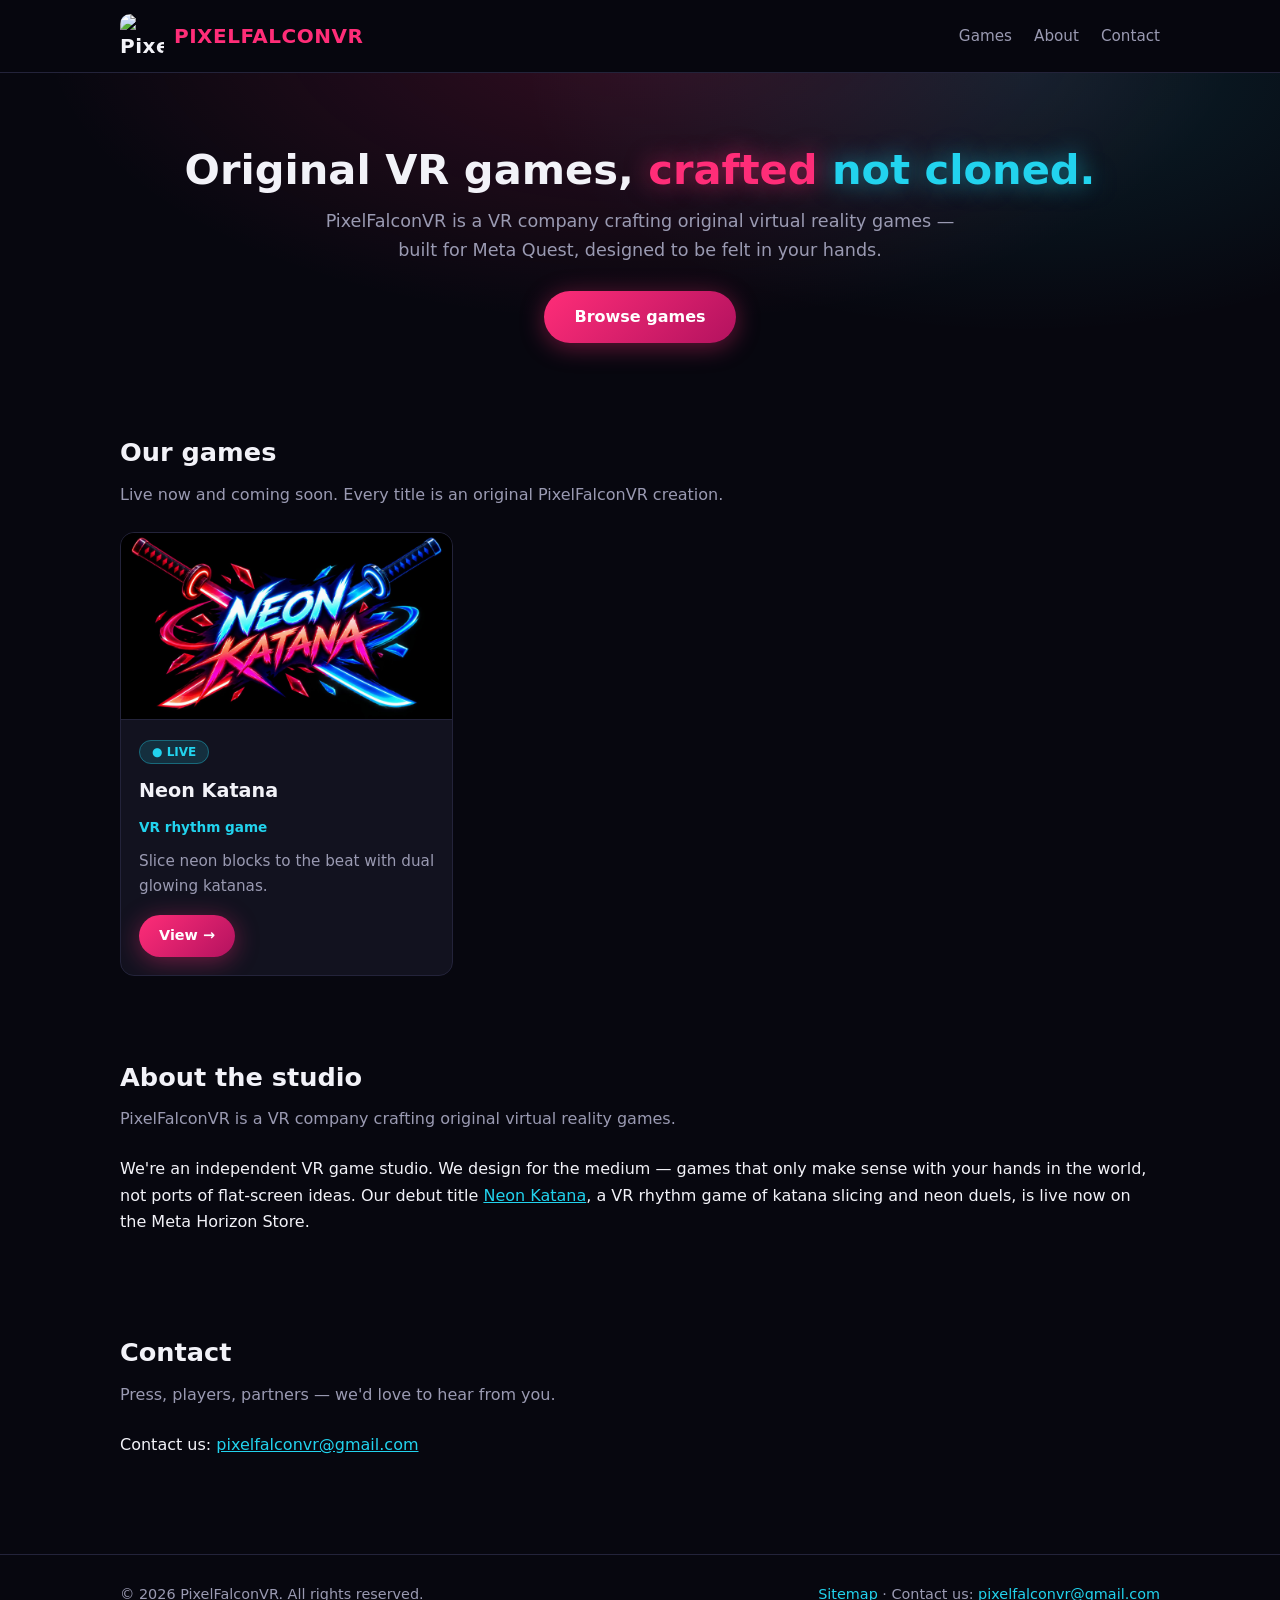
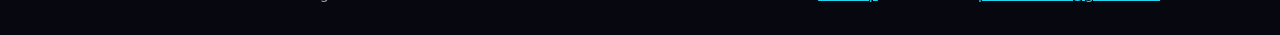
==== index.html @ 38b4026d "Studio falcon logo in site header + favicon" ====
<!DOCTYPE html>
<html lang="en">
<head>
<meta charset="UTF-8">
<meta name="viewport" content="width=device-width, initial-scale=1.0">
<title>PixelFalconVR — Original VR Games for Meta Quest</title>
<meta name="description" content="PixelFalconVR is a VR company crafting original virtual reality games. Neon Katana — the VR rhythm game for Meta Quest — is live now. More original VR games coming soon.">
<link rel="stylesheet" href="styles.css">
<link rel="icon" href="data:image/svg+xml,<svg xmlns='http://www.w3.org/2000/svg' viewBox='0 0 100 100'><text y='.9em' font-size='90'>🥷</text></svg>">
<script type="application/ld+json">{"@context":"https://schema.org","@type":"Organization","name":"PixelFalconVR","description":"PixelFalconVR is a VR company crafting original virtual reality games.","email":"pixelfalconvr@gmail.com","url":"https://kashi45248-prog.github.io/PixelFalconVR/"}</script>
</head>
<body>
<header class="site"><div class="wrap">
<a class="logo" href="index.html" style="display:flex;align-items:center;gap:10px"><img src="images/pixelfalconvr-logo.png" alt="PixelFalconVR logo" style="height:44px;width:44px;object-fit:cover;border-radius:10px"><span>PIXEL<span>FALCON</span>VR</span></a>
<nav><a href="index.html">Games</a><a href="#about">About</a><a href="#contact">Contact</a></nav>
</div></header>

<div class="hero"><div class="wrap">
<h1>Original VR games, <span class="n1">crafted</span> <span class="n2">not cloned.</span></h1>
<p>PixelFalconVR is a VR company crafting original virtual reality games — built for Meta Quest, designed to be felt in your hands.</p>
<a class="btn" href="#games">Browse games</a>
</div></div>

<div class="wrap">
<section class="block" id="games">
<h2 class="sec">Our games</h2>
<p class="lead">Live now and coming soon. Every title is an original PixelFalconVR creation.</p>
<div class="grid" id="games-grid"><!-- rendered from games-data.js --></div>
</section>

<section class="block" id="about">
<h2 class="sec">About the studio</h2>
<p class="lead">PixelFalconVR is a VR company crafting original virtual reality games.</p>
<p>We're an independent VR game studio. We design for the medium — games that only make sense with your hands in the world, not ports of flat-screen ideas. Our debut title <a href="neon-katana.html">Neon Katana</a>, a VR rhythm game of katana slicing and neon duels, is live now on the Meta Horizon Store.</p>
</section>

<section class="block" id="contact">
<h2 class="sec">Contact</h2>
<p class="lead">Press, players, partners — we'd love to hear from you.</p>
<p>Contact us: <a href="mailto:pixelfalconvr@gmail.com">pixelfalconvr@gmail.com</a></p>
</section>
</div>

<footer class="site"><div class="wrap">
<span>© 2026 PixelFalconVR. All rights reserved.</span>
<span><a href="sitemap.xml">Sitemap</a> · Contact us: <a href="mailto:pixelfalconvr@gmail.com">pixelfalconvr@gmail.com</a></span>
</div></footer>
<script src="games-data.js"></script>
</body>
</html>
---- styles.css ----
/* PixelFalconVR — neon dark theme */
:root{
  --bg:#07070f; --bg2:#0d0d1a; --card:#12121f; --line:#23233a;
  --neon:#ff2d78; --neon2:#22d3ee; --text:#f2f2f8; --muted:#9a9ab2;
  --radius:14px;
}
*{box-sizing:border-box}
body{margin:0;background:var(--bg);color:var(--text);font-family:Inter,system-ui,-apple-system,"Segoe UI",Roboto,sans-serif;line-height:1.65}
.wrap{max-width:1080px;margin:0 auto;padding:0 20px}
a{color:var(--neon2)}
header.site{border-bottom:1px solid var(--line);background:rgba(7,7,15,.9);position:sticky;top:0;z-index:10}
header.site .wrap{display:flex;align-items:center;justify-content:space-between;padding:14px 20px}
.logo{font-weight:800;font-size:1.25rem;letter-spacing:.5px;text-decoration:none;color:var(--text)}
.logo span{color:var(--neon)}
nav a{color:var(--muted);text-decoration:none;margin-left:22px;font-size:.95rem}
nav a:hover{color:var(--text)}
.hero{padding:72px 0 48px;text-align:center;background:radial-gradient(600px 300px at 50% -50px,rgba(255,45,120,.18),transparent),radial-gradient(500px 260px at 80% 0,rgba(34,211,238,.12),transparent)}
.hero h1{font-size:2.6rem;margin:0 0 12px;line-height:1.2}
.hero h1 .n1{color:var(--neon);text-shadow:0 0 24px rgba(255,45,120,.6)}
.hero h1 .n2{color:var(--neon2);text-shadow:0 0 24px rgba(34,211,238,.6)}
.hero p{color:var(--muted);max-width:640px;margin:0 auto 26px;font-size:1.1rem}
.btn{display:inline-block;background:linear-gradient(135deg,var(--neon),#b3125f);color:#fff;text-decoration:none;padding:13px 30px;border-radius:999px;font-weight:700;box-shadow:0 4px 24px rgba(255,45,120,.4)}
.btn:hover{filter:brightness(1.1)}
.btn.ghost{background:transparent;border:1px solid var(--line);box-shadow:none;color:var(--text);margin-left:10px}
section.block{padding:40px 0}
h2.sec{font-size:1.6rem;margin:0 0 8px}
p.lead{color:var(--muted);margin:0 0 24px}
.grid{display:grid;grid-template-columns:repeat(auto-fill,minmax(300px,1fr));gap:20px}
.card{background:var(--card);border:1px solid var(--line);border-radius:var(--radius);overflow:hidden;display:flex;flex-direction:column}
.card .art{aspect-ratio:16/9;background:linear-gradient(135deg,#1a1a2e,#0d0d1a);display:flex;align-items:center;justify-content:center;color:var(--muted);font-size:.9rem;border-bottom:1px solid var(--line)}
.card .art img{width:100%;height:100%;object-fit:cover;display:block}
.card .body{padding:18px;display:flex;flex-direction:column;gap:10px;flex:1}
.card h3{margin:0;font-size:1.2rem}
.card .genre{color:var(--neon2);font-size:.85rem;font-weight:600}
.card p{color:var(--muted);font-size:.95rem;margin:0;flex:1}
.card .row{display:flex;align-items:center;justify-content:space-between;margin-top:6px}
.price{font-weight:800;font-size:1.15rem}
.badge{font-size:.75rem;font-weight:700;padding:4px 12px;border-radius:999px;background:rgba(34,211,238,.15);color:var(--neon2);border:1px solid rgba(34,211,238,.35)}
.badge.soon{background:rgba(255,45,120,.12);color:var(--neon);border-color:rgba(255,45,120,.35)}
.prose h2{font-size:1.45rem;margin:34px 0 10px}
.prose p{color:#cfcfe0}
.prose ul{color:#cfcfe0}
.faq{margin:26px 0}
.faq details{background:var(--card);border:1px solid var(--line);border-radius:10px;margin-bottom:10px;padding:14px 18px}
.faq summary{cursor:pointer;font-weight:600}
.faq summary:hover{color:var(--neon2)}
.faq p{color:var(--muted);margin:10px 0 4px}
.shots{display:grid;grid-template-columns:repeat(auto-fill,minmax(280px,1fr));gap:16px;margin:20px 0}
.shots figure{margin:0;background:var(--card);border:1px solid var(--line);border-radius:10px;overflow:hidden}
.shots img{width:100%;display:block;aspect-ratio:16/9;object-fit:cover}
.shots figcaption{padding:10px 14px;color:var(--muted);font-size:.85rem}
.cta-band{background:linear-gradient(135deg,rgba(255,45,120,.15),rgba(34,211,238,.12));border:1px solid var(--line);border-radius:var(--radius);padding:36px;text-align:center;margin:36px 0}
.cta-band h2{margin:0 0 10px}
footer.site{border-top:1px solid var(--line);margin-top:40px;padding:28px 0;color:var(--muted);font-size:.9rem}
footer.site .wrap{display:flex;justify-content:space-between;flex-wrap:wrap;gap:12px}
.crumbs{color:var(--muted);font-size:.9rem;margin:22px 0 0}
.crumbs a{color:var(--muted)}
.game-hero{display:grid;grid-template-columns:1.2fr .8fr;gap:28px;align-items:start;margin:26px 0}
@media(max-width:800px){.game-hero{grid-template-columns:1fr}.hero h1{font-size:2rem}}
.game-hero .art{background:linear-gradient(135deg,#1a1a2e,#0d0d1a);border:1px solid var(--line);border-radius:var(--radius);aspect-ratio:16/9;display:flex;align-items:center;justify-content:center;color:var(--muted)}
.buybox{background:var(--card);border:1px solid var(--line);border-radius:var(--radius);padding:24px}
.buybox .price{font-size:2rem}
.buybox .note{color:var(--muted);font-size:.9rem}
.feats{list-style:none;padding:0;margin:18px 0}
.feats li{padding:8px 0 8px 30px;position:relative;color:#cfcfe0}
.feats li::before{content:"⚡";position:absolute;left:0}
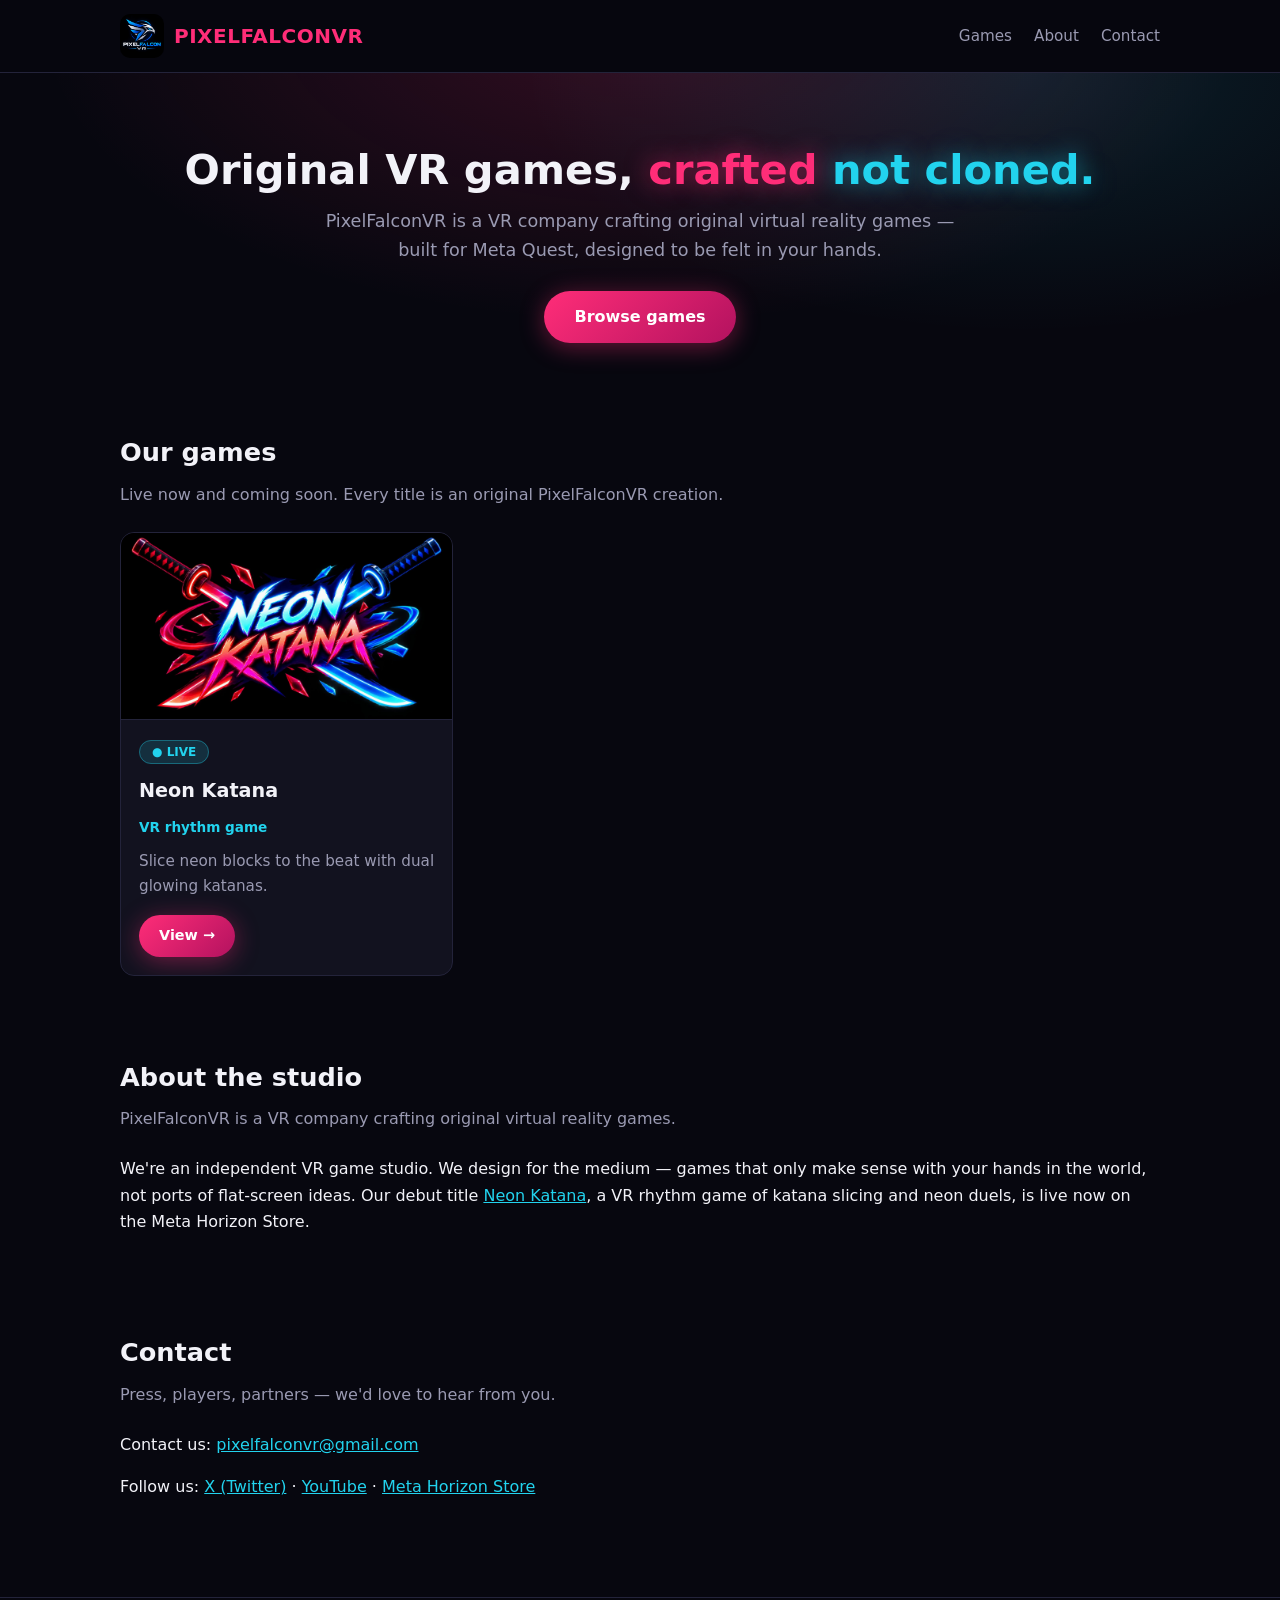
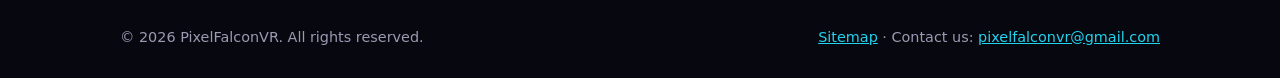
==== commit 327858be: "Social links + Organization schema for Google entity boost" ====
--- a/index.html
+++ b/index.html
@@ -8,6 +8,7 @@
 <link rel="stylesheet" href="styles.css">
 <link rel="icon" href="data:image/svg+xml,<svg xmlns='http://www.w3.org/2000/svg' viewBox='0 0 100 100'><text y='.9em' font-size='90'>🥷</text></svg>">
 <script type="application/ld+json">{"@context":"https://schema.org","@type":"Organization","name":"PixelFalconVR","description":"PixelFalconVR is a VR company crafting original virtual reality games.","email":"pixelfalconvr@gmail.com","url":"https://kashi45248-prog.github.io/PixelFalconVR/"}</script>
+<script type="application/ld+json">{"@context": "https://schema.org", "@type": "Organization", "name": "PixelFalconVR", "url": "https://kashi45248-prog.github.io/PixelFalconVR/", "logo": "https://kashi45248-prog.github.io/PixelFalconVR/images/pixelfalconvr-logo.png", "description": "PixelFalconVR is a VR company crafting original virtual reality games.", "email": "pixelfalconvr@gmail.com", "sameAs": ["https://x.com/Kashim1zv", "https://www.youtube.com/@pixelfalconvr", "https://www.meta.com/experiences/neon-katana/1255286791011725/"]}</script>
 </head>
 <body>
 <header class="site"><div class="wrap">
@@ -38,6 +39,10 @@
 <h2 class="sec">Contact</h2>
 <p class="lead">Press, players, partners — we'd love to hear from you.</p>
 <p>Contact us: <a href="mailto:pixelfalconvr@gmail.com">pixelfalconvr@gmail.com</a></p>
+<p style="margin-top:10px">Follow us:
+<a href="https://x.com/Kashim1zv">X (Twitter)</a> ·
+<a href="https://www.youtube.com/@pixelfalconvr">YouTube</a> ·
+<a href="https://www.meta.com/experiences/neon-katana/1255286791011725/">Meta Horizon Store</a></p>
 </section>
 </div>
 
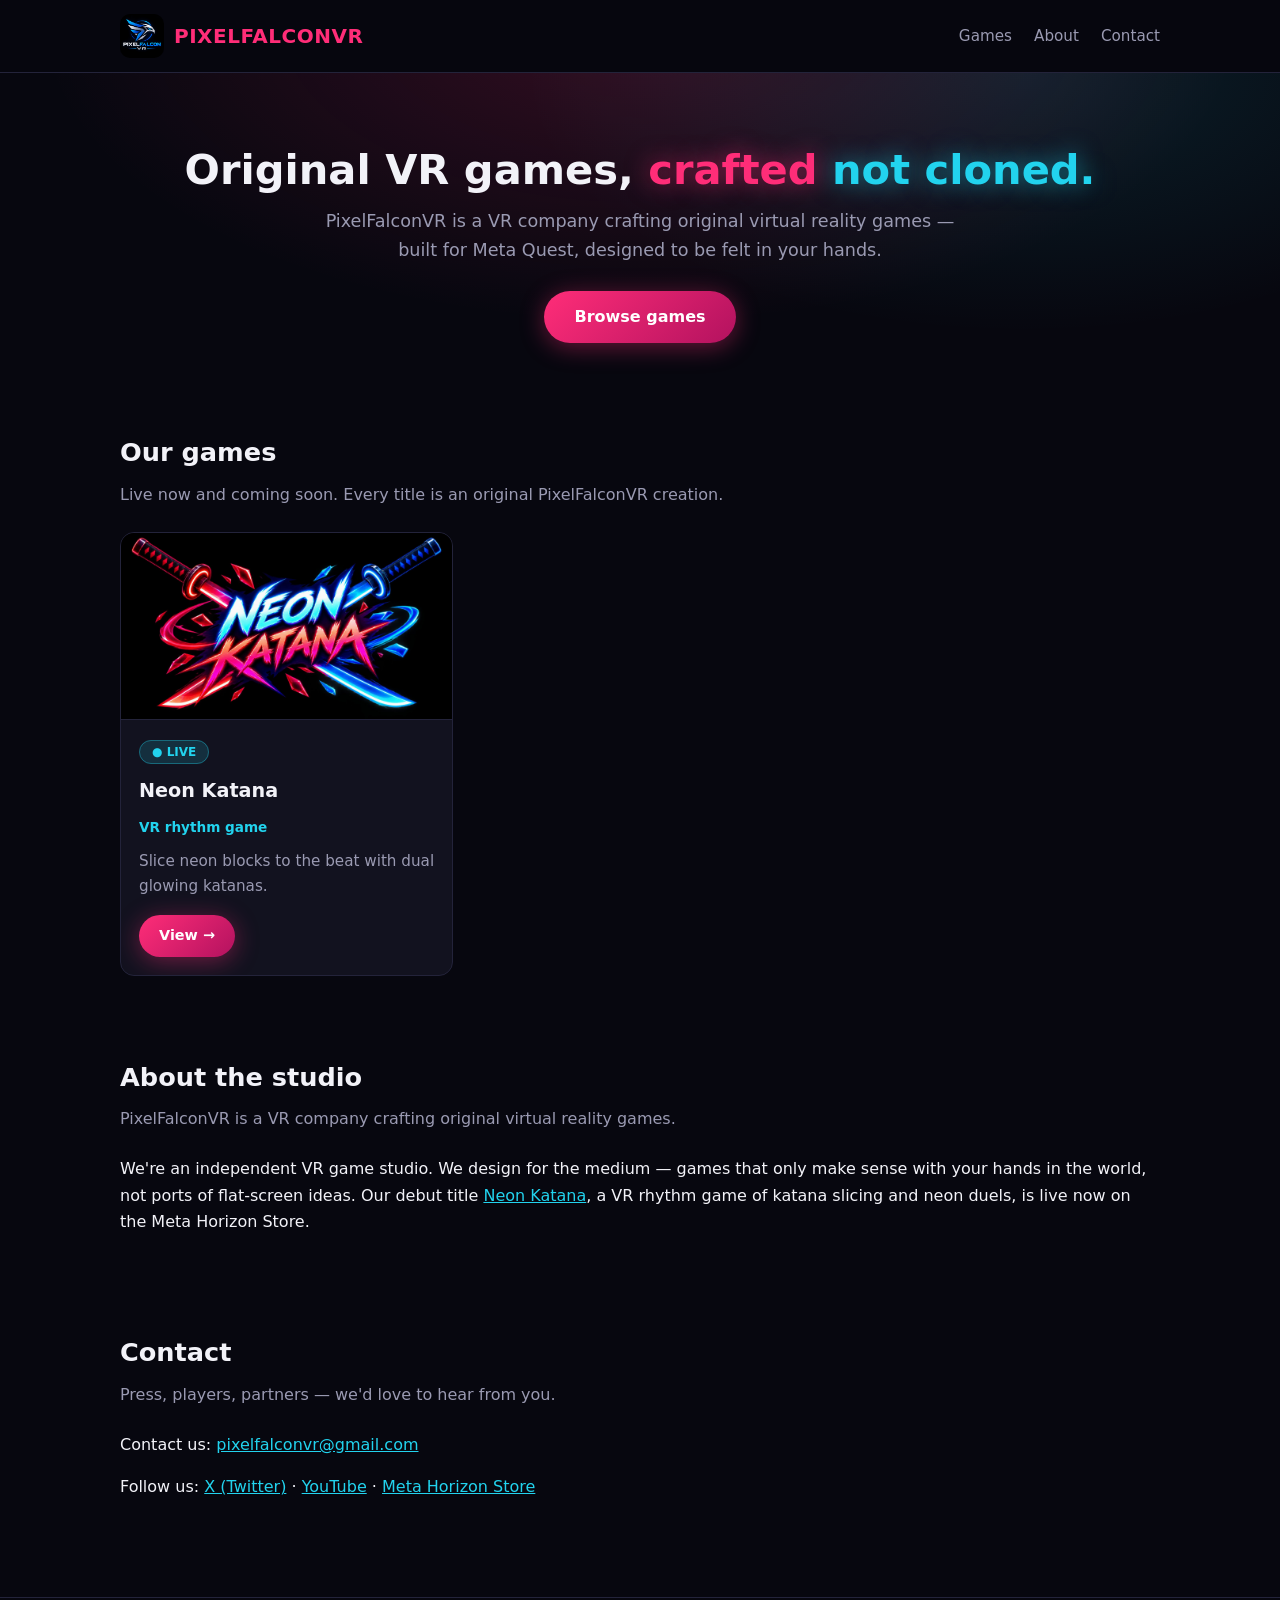
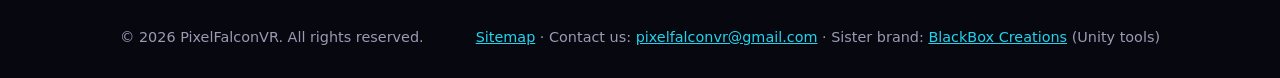
==== commit 1a9e5c5f: "Footer: BlackBox Creations sister-brand link" ====
--- a/index.html
+++ b/index.html
@@ -48,7 +48,7 @@
 
 <footer class="site"><div class="wrap">
 <span>© 2026 PixelFalconVR. All rights reserved.</span>
-<span><a href="sitemap.xml">Sitemap</a> · Contact us: <a href="mailto:pixelfalconvr@gmail.com">pixelfalconvr@gmail.com</a></span>
+<span><a href="sitemap.xml">Sitemap</a> · Contact us: <a href="mailto:pixelfalconvr@gmail.com">pixelfalconvr@gmail.com</a> · Sister brand: <a href="https://kashi45248-prog.github.io/Blackbox_creations-/">BlackBox Creations</a> (Unity tools)</span>
 </div></footer>
 <script src="games-data.js"></script>
 </body>
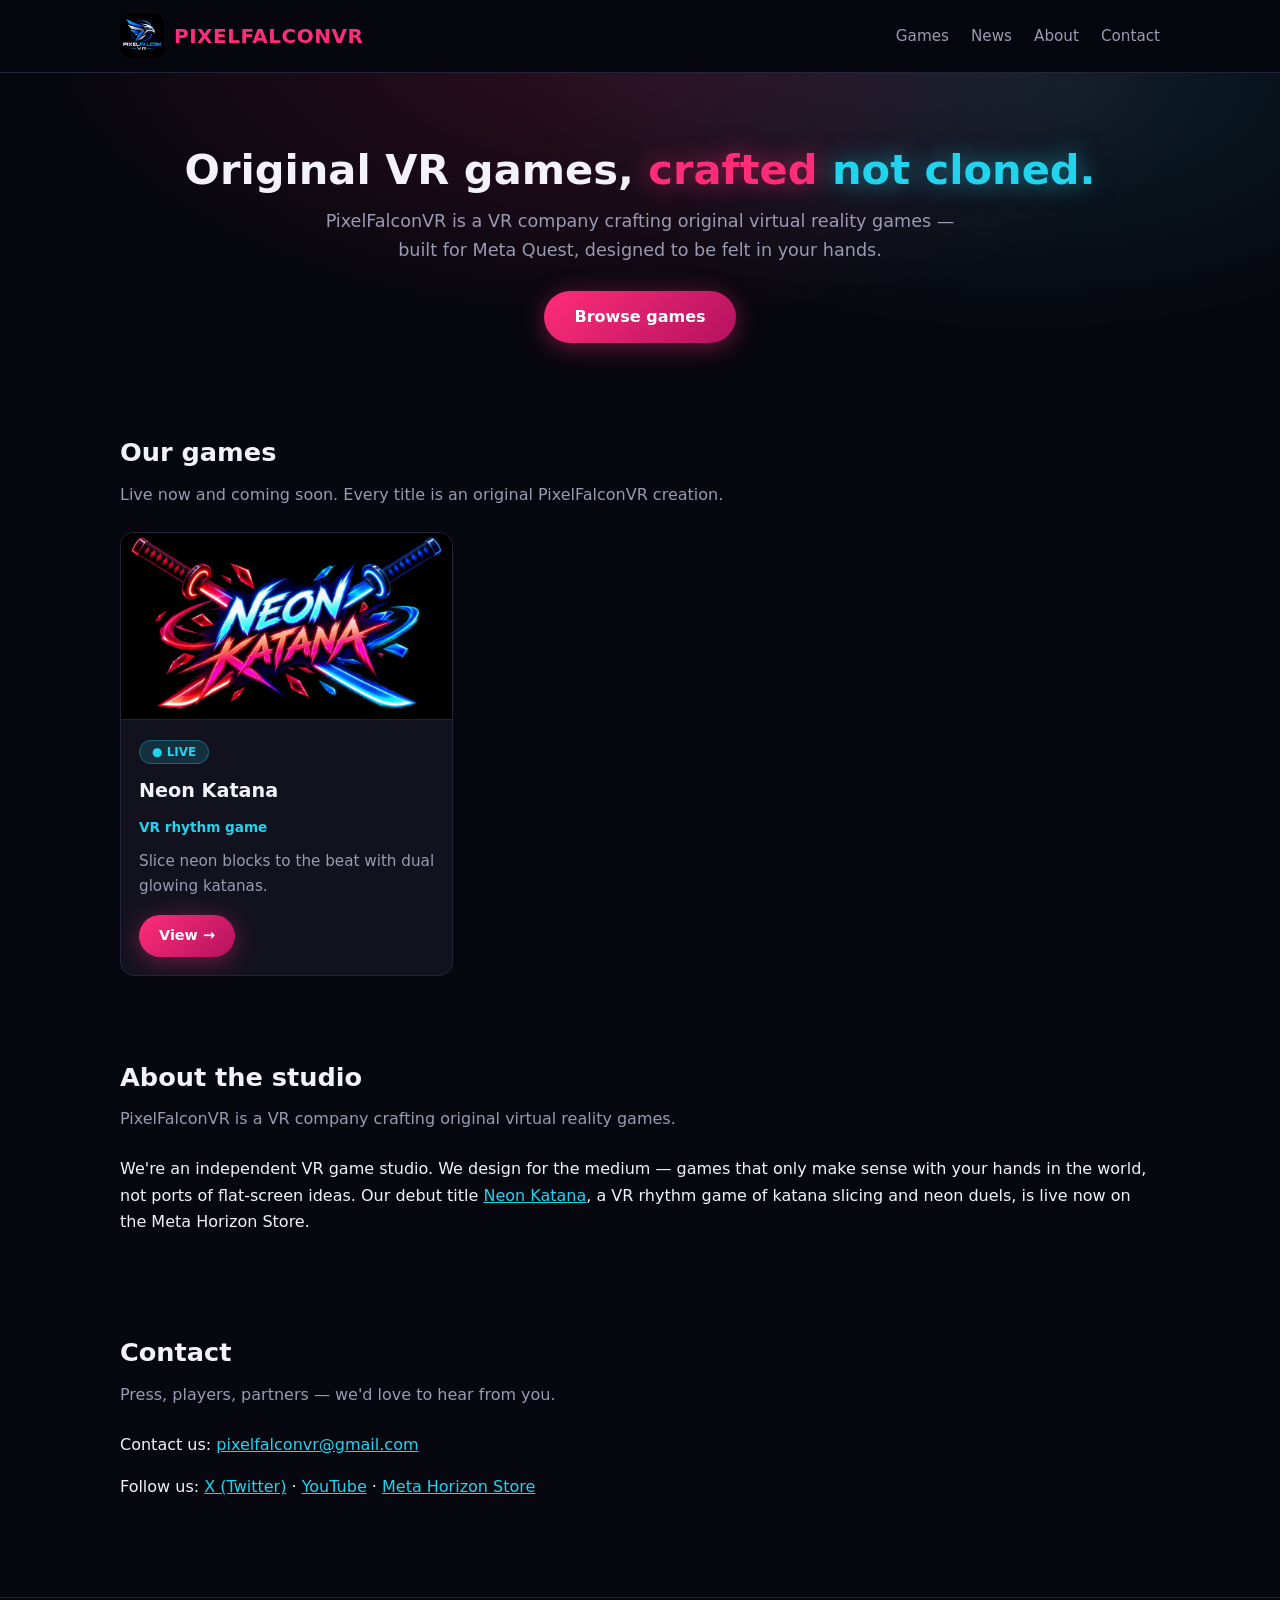
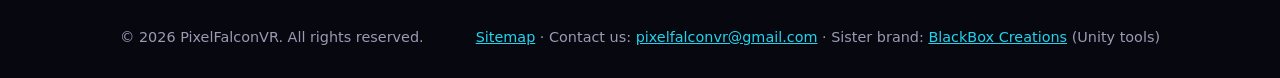
==== commit d0422882: "Add studio news page (launch + sale announcement), News nav link, sitemap entry" ====
--- a/index.html
+++ b/index.html
@@ -13,7 +13,7 @@
 <body>
 <header class="site"><div class="wrap">
 <a class="logo" href="index.html" style="display:flex;align-items:center;gap:10px"><img src="images/pixelfalconvr-logo.png" alt="PixelFalconVR logo" style="height:44px;width:44px;object-fit:cover;border-radius:10px"><span>PIXEL<span>FALCON</span>VR</span></a>
-<nav><a href="index.html">Games</a><a href="#about">About</a><a href="#contact">Contact</a></nav>
+<nav><a href="index.html">Games</a><a href="news.html">News</a><a href="#about">About</a><a href="#contact">Contact</a></nav>
 </div></header>
 
 <div class="hero"><div class="wrap">
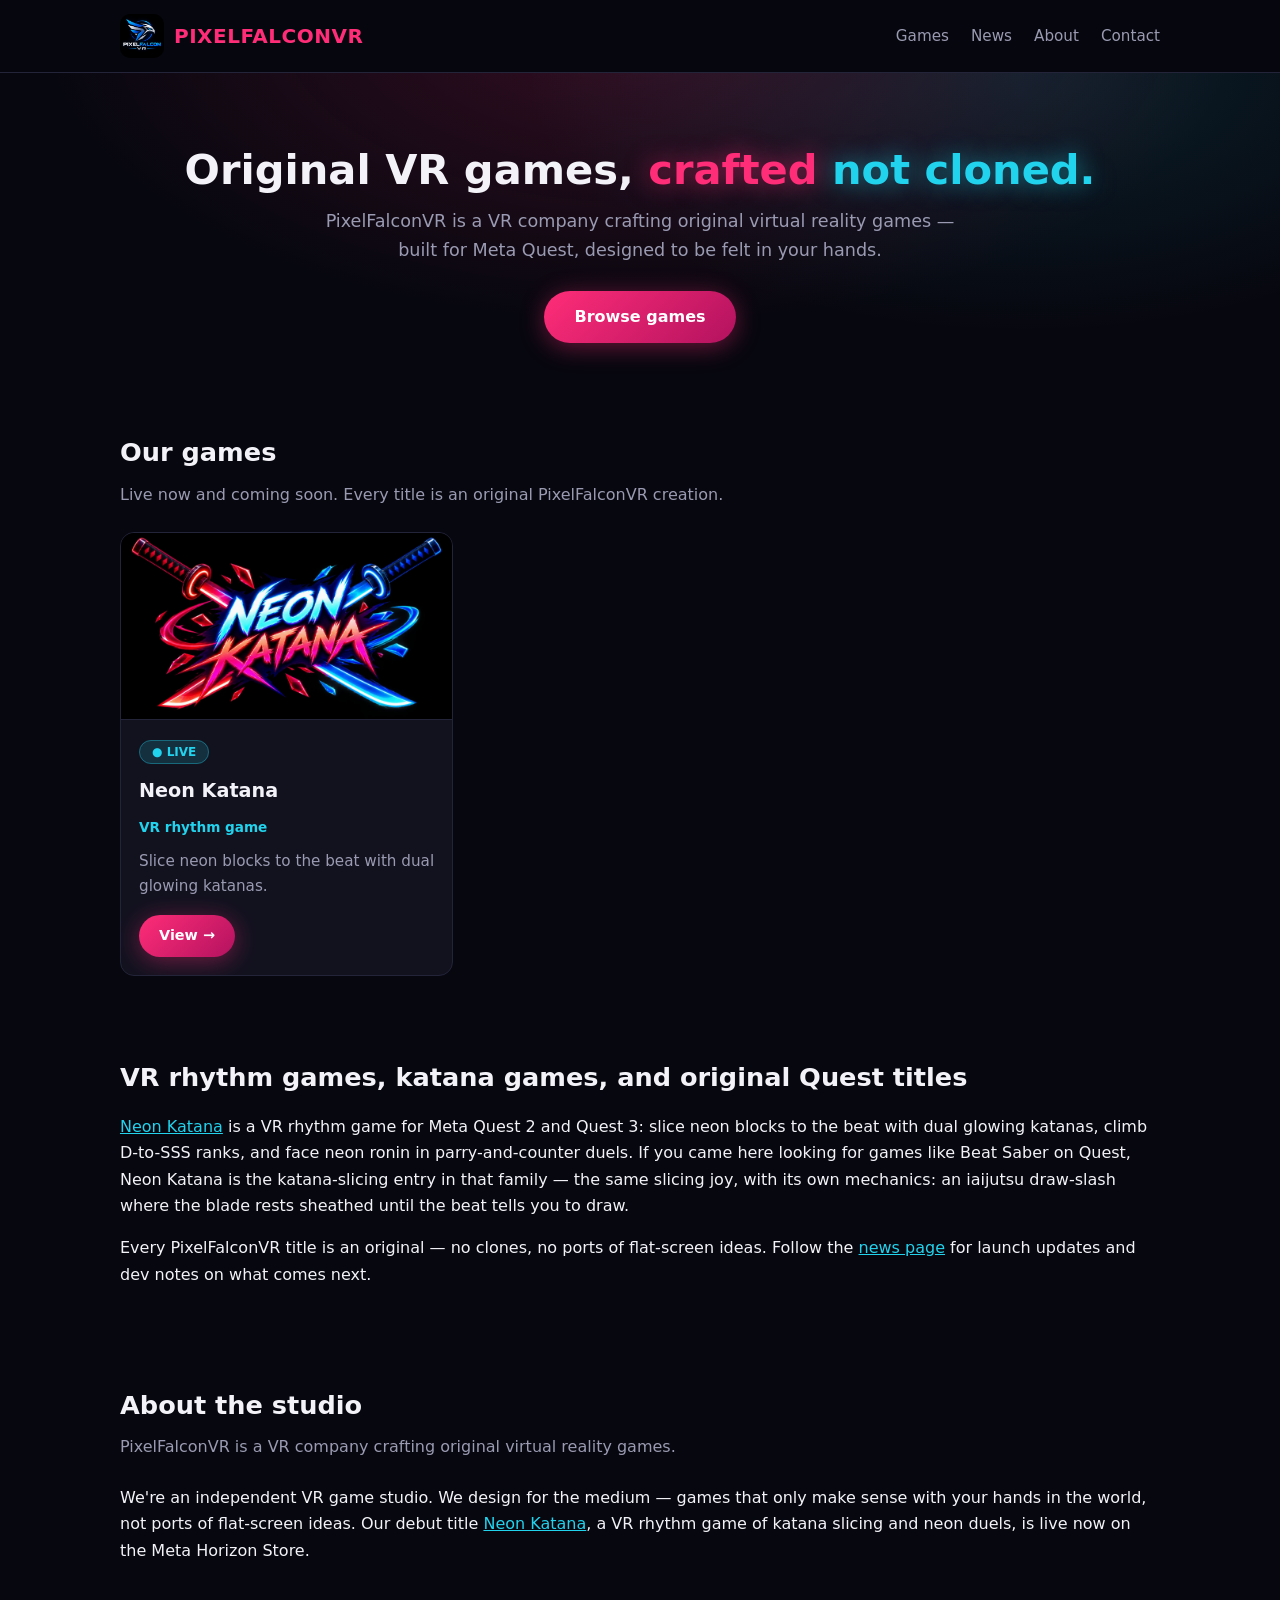
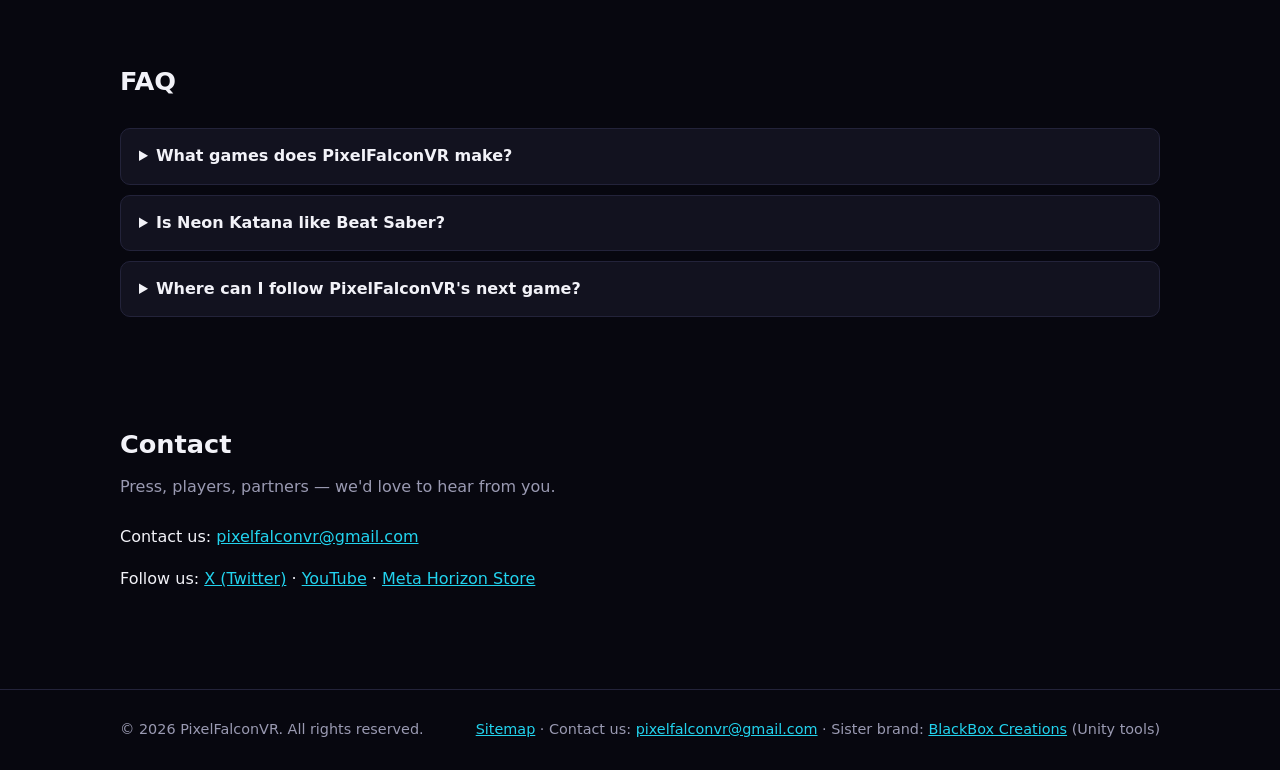
==== commit ac9ba994: "SEO content upgrades (no prices on game pages)" ====
--- a/index.html
+++ b/index.html
@@ -9,6 +9,7 @@
 <link rel="icon" href="data:image/svg+xml,<svg xmlns='http://www.w3.org/2000/svg' viewBox='0 0 100 100'><text y='.9em' font-size='90'>🥷</text></svg>">
 <script type="application/ld+json">{"@context":"https://schema.org","@type":"Organization","name":"PixelFalconVR","description":"PixelFalconVR is a VR company crafting original virtual reality games.","email":"pixelfalconvr@gmail.com","url":"https://kashi45248-prog.github.io/PixelFalconVR/"}</script>
 <script type="application/ld+json">{"@context": "https://schema.org", "@type": "Organization", "name": "PixelFalconVR", "url": "https://kashi45248-prog.github.io/PixelFalconVR/", "logo": "https://kashi45248-prog.github.io/PixelFalconVR/images/pixelfalconvr-logo.png", "description": "PixelFalconVR is a VR company crafting original virtual reality games.", "email": "pixelfalconvr@gmail.com", "sameAs": ["https://x.com/Kashim1zv", "https://www.youtube.com/@pixelfalconvr", "https://www.meta.com/experiences/neon-katana/1255286791011725/"]}</script>
+<script type="application/ld+json">{"@context": "https://schema.org", "@type": "FAQPage", "mainEntity": [{"@type": "Question", "name": "What games does PixelFalconVR make?", "acceptedAnswer": {"@type": "Answer", "text": "Original virtual reality games for Meta Quest. Neon Katana, a VR rhythm game of katana slicing and neon duels, is live now, and more original VR games are in development."}}, {"@type": "Question", "name": "Is Neon Katana like Beat Saber?", "acceptedAnswer": {"@type": "Answer", "text": "Same genre, own identity: slicing targets to the beat with glowing blades, plus iaijutsu draw-slashes, neon ronin parry-and-counter duels, and D-to-SSS ranks."}}, {"@type": "Question", "name": "Where can I follow PixelFalconVR's next game?", "acceptedAnswer": {"@type": "Answer", "text": "Right here — the news page carries launch updates and dev notes, and the studio posts on X and YouTube."}}]}</script>
 </head>
 <body>
 <header class="site"><div class="wrap">
@@ -29,12 +30,25 @@
 <div class="grid" id="games-grid"><!-- rendered from games-data.js --></div>
 </section>
 
+<section class="block" id="vr-games">
+<h2 class="sec">VR rhythm games, katana games, and original Quest titles</h2>
+<p><a href="neon-katana.html">Neon Katana</a> is a VR rhythm game for Meta Quest 2 and Quest 3: slice neon blocks to the beat with dual glowing katanas, climb D-to-SSS ranks, and face neon ronin in parry-and-counter duels. If you came here looking for games like Beat Saber on Quest, Neon Katana is the katana-slicing entry in that family — the same slicing joy, with its own mechanics: an iaijutsu draw-slash where the blade rests sheathed until the beat tells you to draw.</p>
+<p>Every PixelFalconVR title is an original — no clones, no ports of flat-screen ideas. Follow the <a href="news.html">news page</a> for launch updates and dev notes on what comes next.</p>
+</section>
 <section class="block" id="about">
 <h2 class="sec">About the studio</h2>
 <p class="lead">PixelFalconVR is a VR company crafting original virtual reality games.</p>
 <p>We're an independent VR game studio. We design for the medium — games that only make sense with your hands in the world, not ports of flat-screen ideas. Our debut title <a href="neon-katana.html">Neon Katana</a>, a VR rhythm game of katana slicing and neon duels, is live now on the Meta Horizon Store.</p>
 </section>
 
+<section class="block" id="faq">
+<h2 class="sec">FAQ</h2>
+<div class="faq">
+<details><summary>What games does PixelFalconVR make?</summary><p>Original virtual reality games for Meta Quest. Neon Katana, a VR rhythm game of katana slicing and neon duels, is live now, and more original VR games are in development.</p></details>
+<details><summary>Is Neon Katana like Beat Saber?</summary><p>Same genre, own identity: slicing targets to the beat with glowing blades, plus iaijutsu draw-slashes, neon ronin parry-and-counter duels, and D-to-SSS ranks.</p></details>
+<details><summary>Where can I follow PixelFalconVR's next game?</summary><p>Right here — the news page carries launch updates and dev notes, and the studio posts on X and YouTube.</p></details>
+</div>
+</section>
 <section class="block" id="contact">
 <h2 class="sec">Contact</h2>
 <p class="lead">Press, players, partners — we'd love to hear from you.</p>
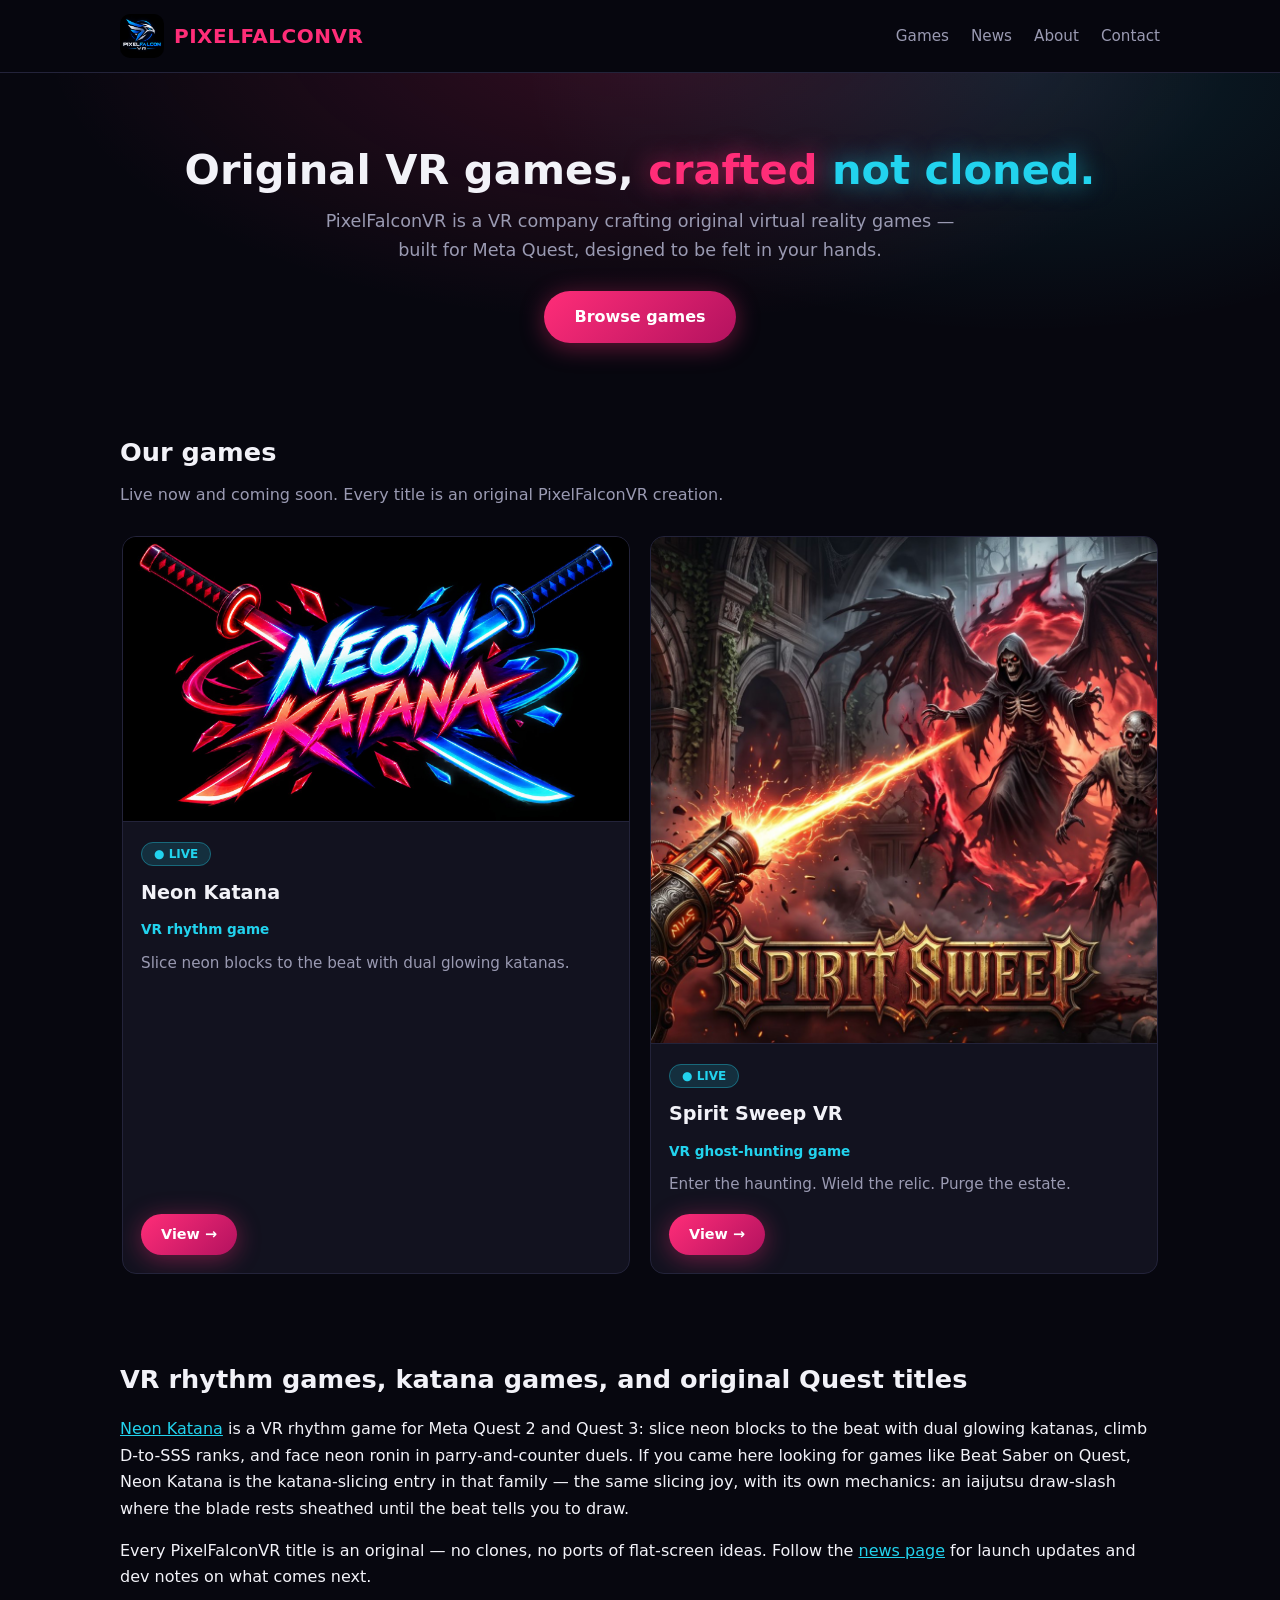
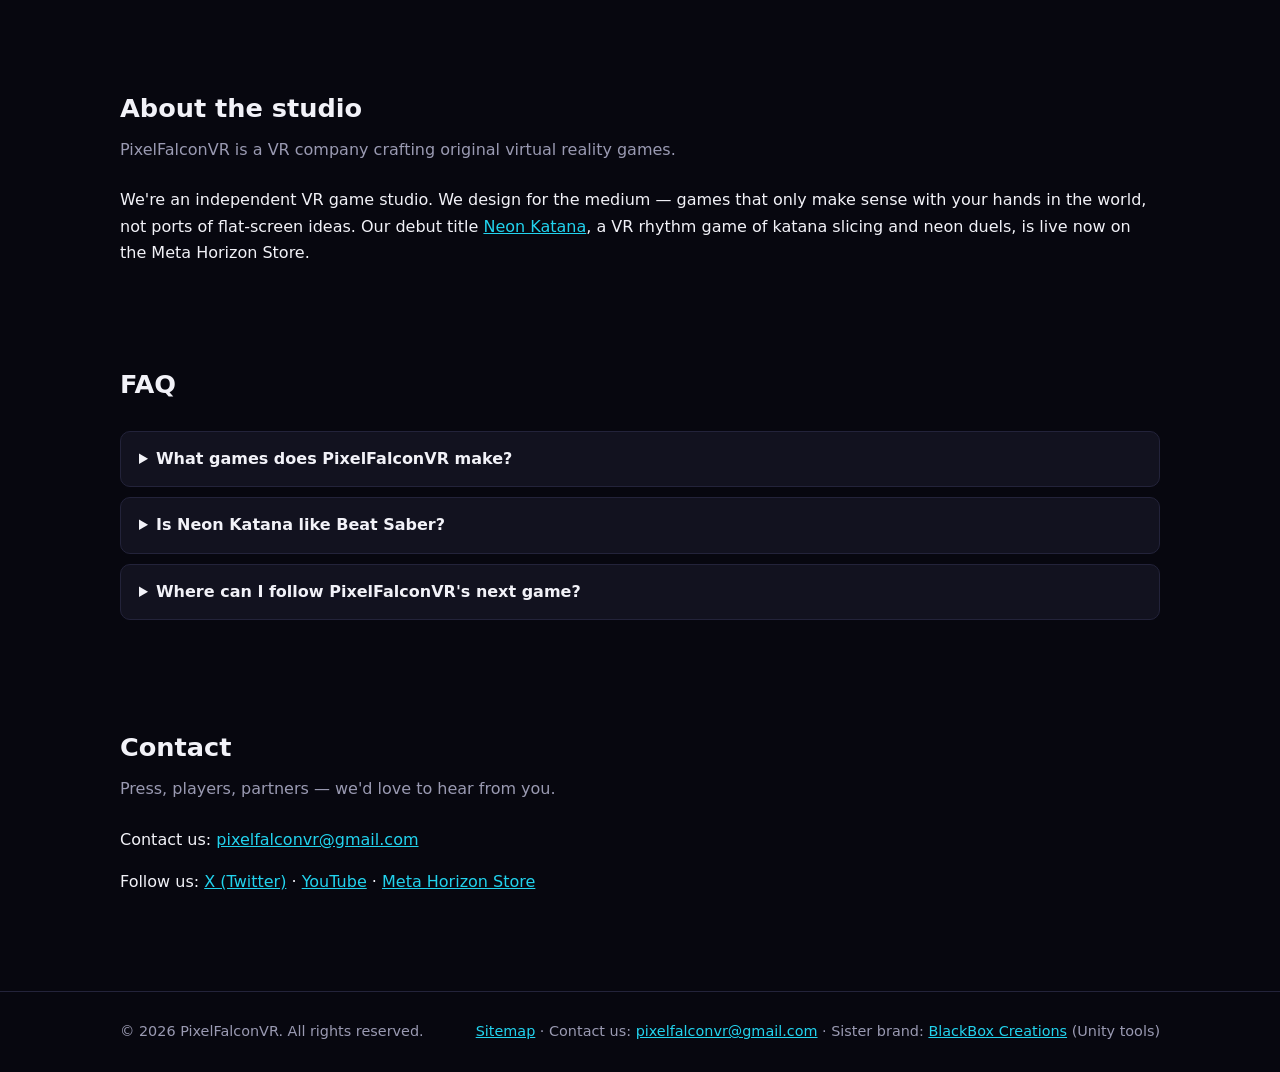
==== commit 121616d5: "Homepage: swipeable featured-games carousel" ====
--- a/index.html
+++ b/index.html
@@ -5,6 +5,7 @@
 <meta name="viewport" content="width=device-width, initial-scale=1.0">
 <title>PixelFalconVR — Original VR Games for Meta Quest</title>
 <meta name="description" content="PixelFalconVR is a VR company crafting original virtual reality games. Neon Katana — the VR rhythm game for Meta Quest — is live now. More original VR games coming soon.">
+<link rel="canonical" href="https://kashi45248-prog.github.io/PixelFalconVR/">
 <link rel="stylesheet" href="styles.css">
 <link rel="icon" href="data:image/svg+xml,<svg xmlns='http://www.w3.org/2000/svg' viewBox='0 0 100 100'><text y='.9em' font-size='90'>🥷</text></svg>">
 <script type="application/ld+json">{"@context":"https://schema.org","@type":"Organization","name":"PixelFalconVR","description":"PixelFalconVR is a VR company crafting original virtual reality games.","email":"pixelfalconvr@gmail.com","url":"https://kashi45248-prog.github.io/PixelFalconVR/"}</script>
@@ -27,7 +28,12 @@
 <section class="block" id="games">
 <h2 class="sec">Our games</h2>
 <p class="lead">Live now and coming soon. Every title is an original PixelFalconVR creation.</p>
-<div class="grid" id="games-grid"><!-- rendered from games-data.js --></div>
+<div class="carousel" id="games-carousel">
+<button class="carousel-arrow prev" id="games-prev" type="button" aria-label="Previous games">‹</button>
+<div class="carousel-track" id="games-grid" role="region" aria-label="Featured games"><!-- rendered from games-data.js --></div>
+<button class="carousel-arrow next" id="games-next" type="button" aria-label="Next games">›</button>
+</div>
+<div class="carousel-dots" id="games-dots"></div>
 </section>
 
 <section class="block" id="vr-games">
--- a/styles.css
+++ b/styles.css
@@ -22,6 +22,11 @@
 .btn{display:inline-block;background:linear-gradient(135deg,var(--neon),#b3125f);color:#fff;text-decoration:none;padding:13px 30px;border-radius:999px;font-weight:700;box-shadow:0 4px 24px rgba(255,45,120,.4)}
 .btn:hover{filter:brightness(1.1)}
 .btn.ghost{background:transparent;border:1px solid var(--line);box-shadow:none;color:var(--text);margin-left:10px}
+/* Stacked buttons in buybox/cta-band must never share a line box: inline-block
+   buttons wrapped to a second line with no margin, so their glow and edges
+   merged into an overlap on desktop. Block layout gives them real gaps. */
+.buybox .btn{display:block;text-align:center;margin:12px 0}
+.cta-band .btn{display:block;text-align:center;margin:12px auto;max-width:420px}
 section.block{padding:40px 0}
 h2.sec{font-size:1.6rem;margin:0 0 8px}
 p.lead{color:var(--muted);margin:0 0 24px}
@@ -64,3 +69,23 @@
 .feats{list-style:none;padding:0;margin:18px 0}
 .feats li{padding:8px 0 8px 30px;position:relative;color:#cfcfe0}
 .feats li::before{content:"⚡";position:absolute;left:0}
+
+/* Featured-games carousel (homepage #games section only) */
+.carousel{position:relative}
+.carousel-track{display:flex;gap:20px;overflow-x:auto;scroll-snap-type:x mandatory;-webkit-overflow-scrolling:touch;scrollbar-width:none;padding:4px 2px}
+.carousel-track::-webkit-scrollbar{display:none}
+.carousel-track .card{flex:0 0 100%;scroll-snap-align:start}
+@media(min-width:801px){
+  .carousel-track .card{flex-basis:calc(50% - 10px)}
+}
+.carousel-arrow{position:absolute;top:50%;transform:translateY(-50%);z-index:2;width:44px;height:44px;border-radius:50%;border:1px solid var(--line);background:rgba(18,18,31,.92);color:var(--text);font-size:1.5rem;line-height:1;cursor:pointer}
+.carousel-arrow.prev{left:-8px}
+.carousel-arrow.next{right:-8px}
+.carousel-arrow:hover{border-color:var(--neon);color:var(--neon)}
+.carousel-arrow:disabled{opacity:.35;cursor:default}
+.carousel-arrow:disabled:hover{border-color:var(--line);color:var(--text)}
+.carousel.single-page .carousel-arrow{display:none}
+.carousel-dots{display:flex;justify-content:center;gap:8px;margin-top:16px}
+.carousel-dots.hidden{display:none}
+.carousel-dots button{width:10px;height:10px;padding:0;border-radius:50%;border:1px solid var(--line);background:transparent;cursor:pointer}
+.carousel-dots button.active{background:var(--neon);border-color:var(--neon)}
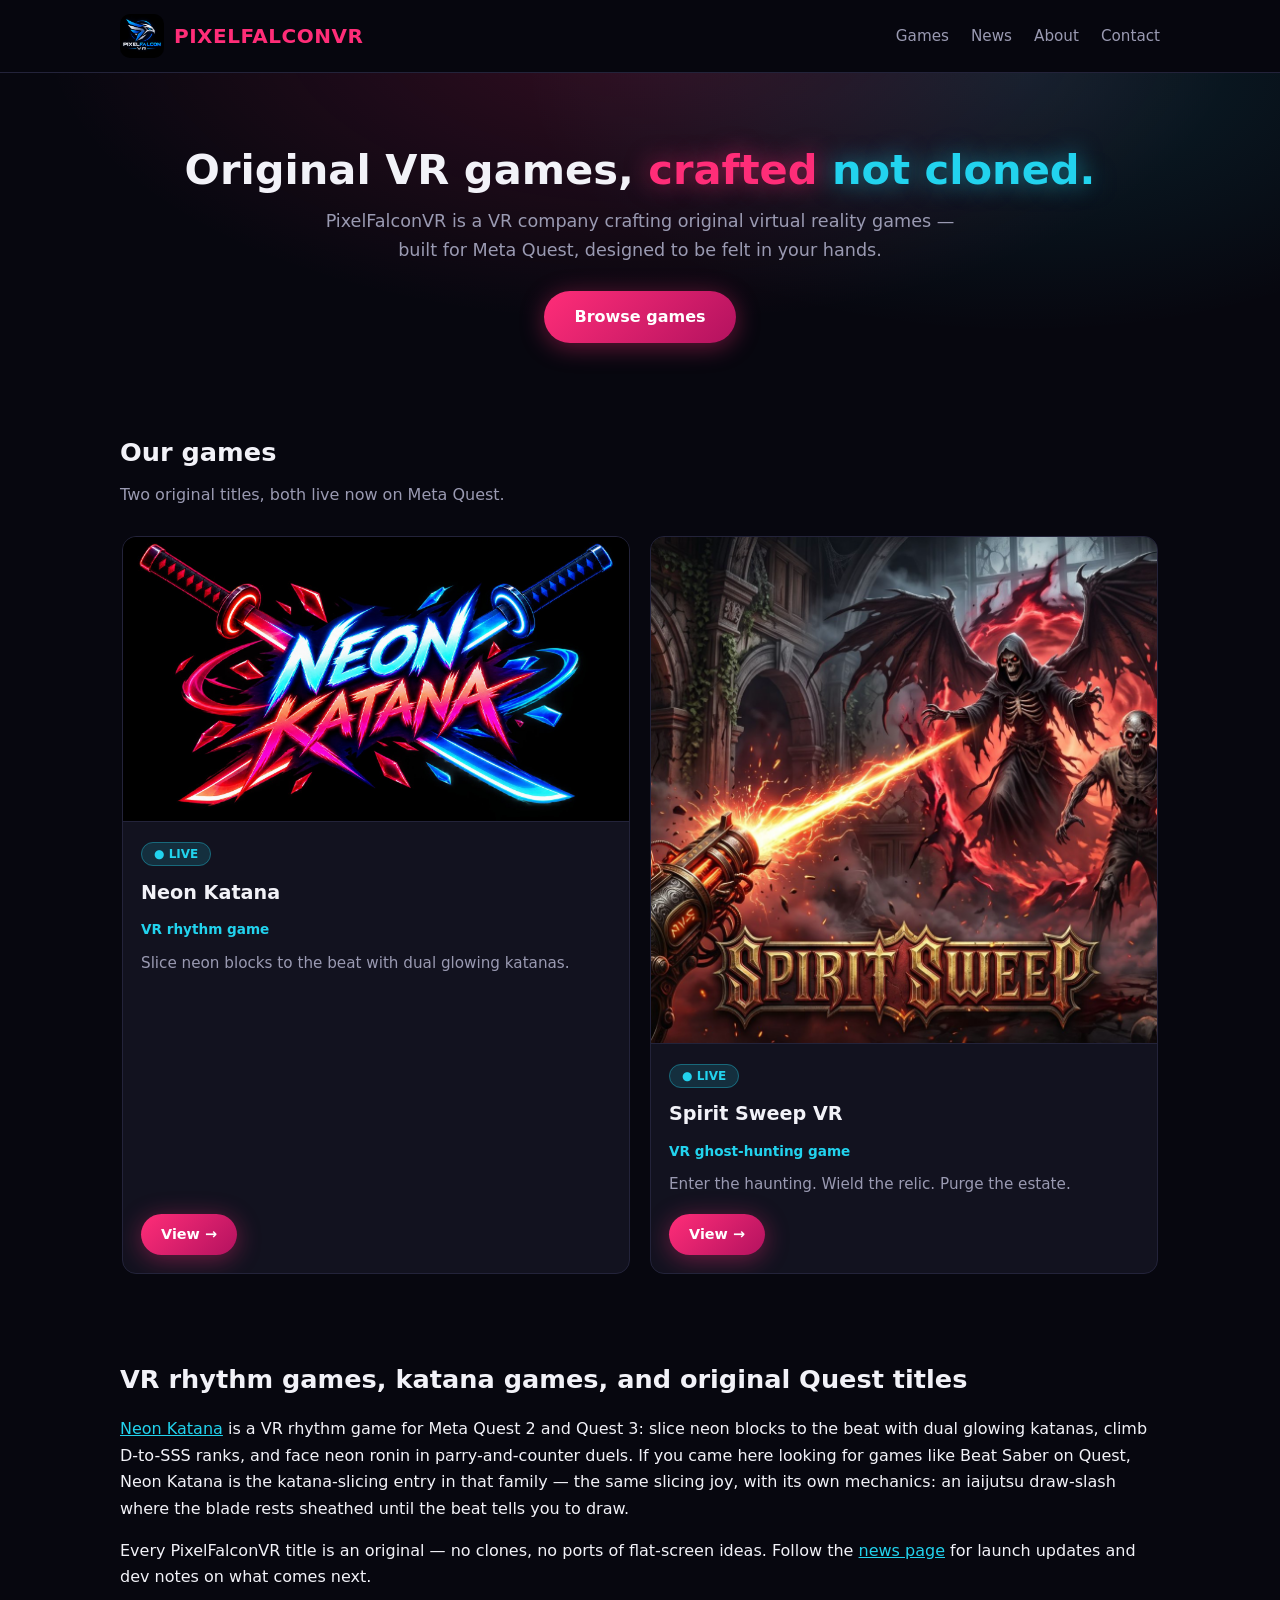
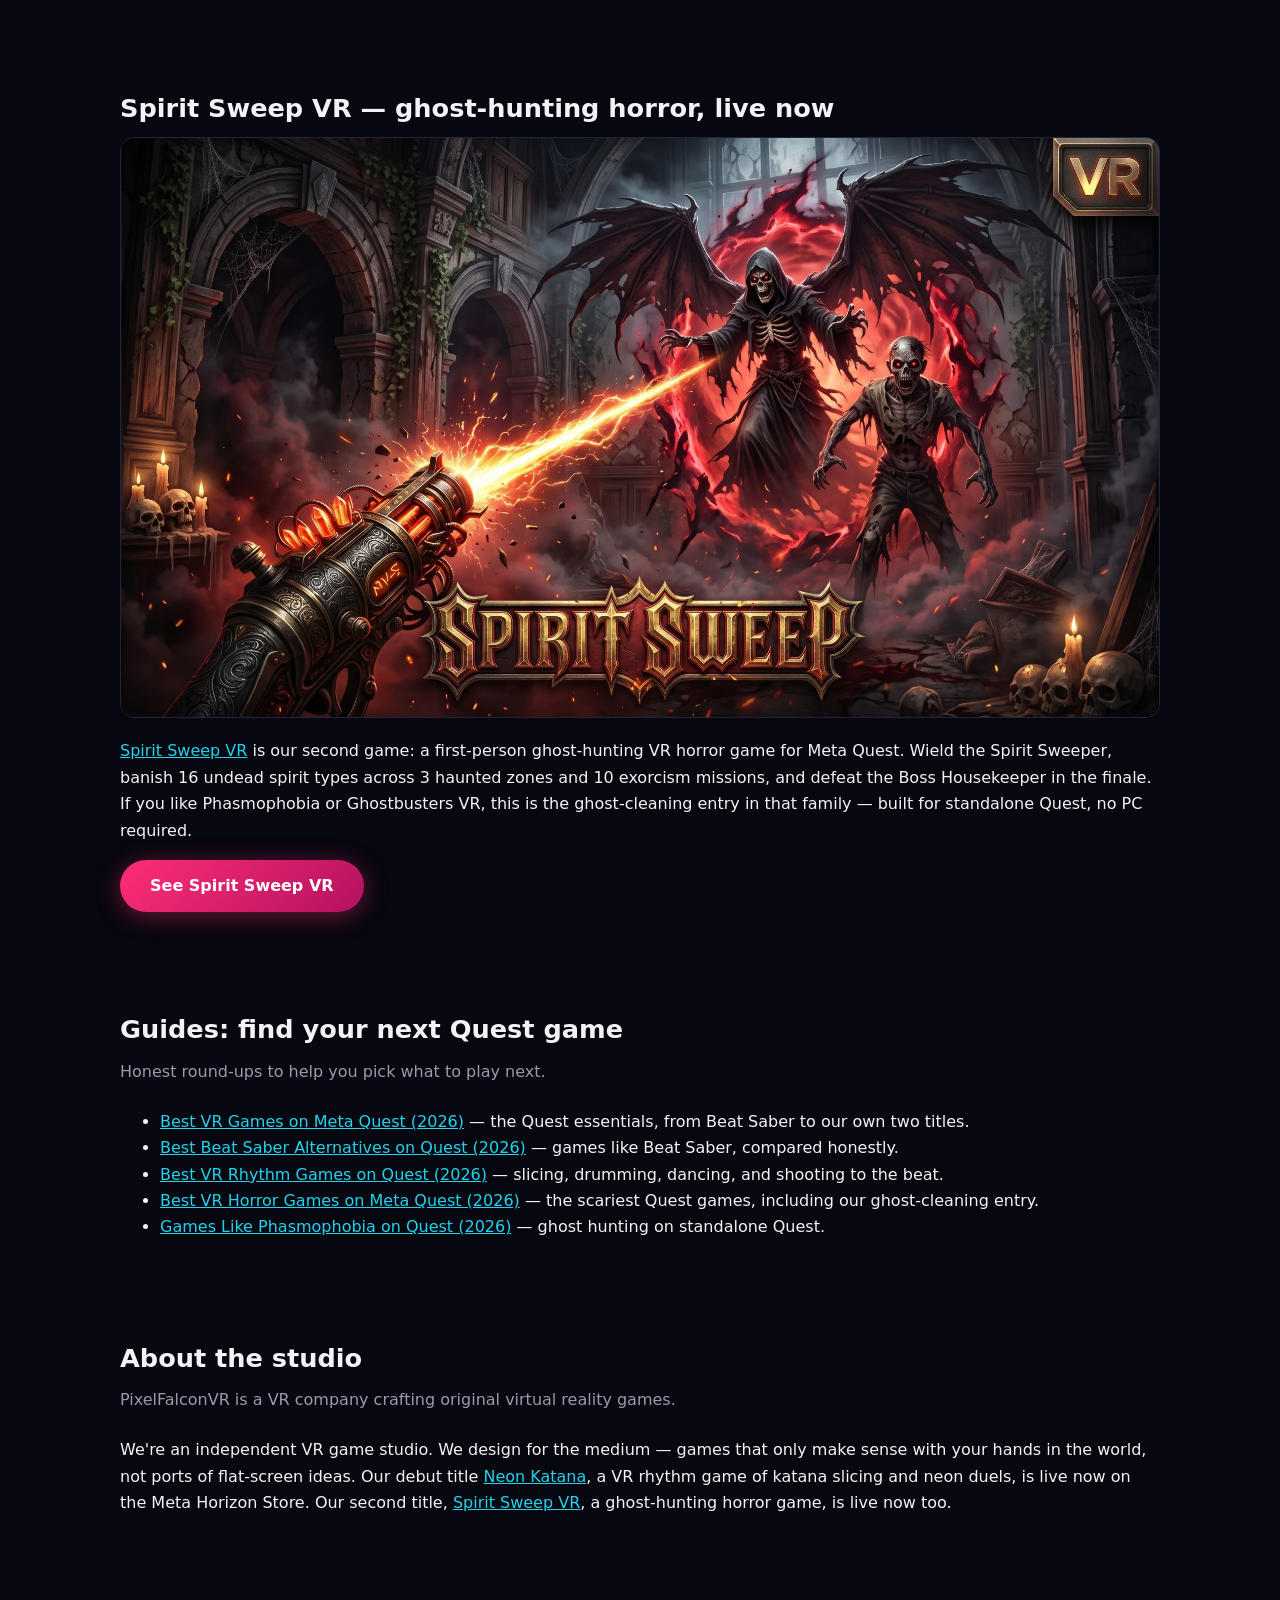
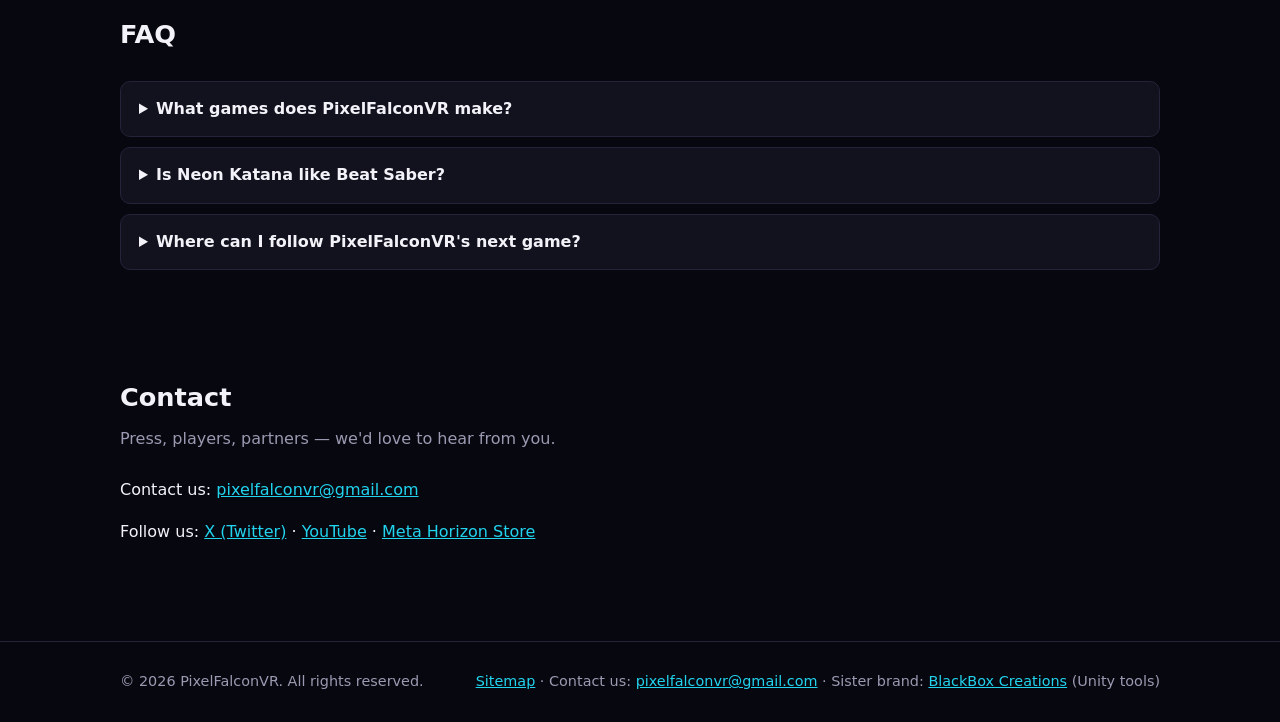
==== commit 594da94f: "SEO: Spirit Sweep homepage section, 5 guide pages, meta/schema fixes" ====
--- a/index.html
+++ b/index.html
@@ -4,13 +4,19 @@
 <meta charset="UTF-8">
 <meta name="viewport" content="width=device-width, initial-scale=1.0">
 <title>PixelFalconVR — Original VR Games for Meta Quest</title>
-<meta name="description" content="PixelFalconVR is a VR company crafting original virtual reality games. Neon Katana — the VR rhythm game for Meta Quest — is live now. More original VR games coming soon.">
+<meta name="description" content="PixelFalconVR is a VR company crafting original virtual reality games. Neon Katana, the VR rhythm game, and Spirit Sweep VR, the ghost-hunting horror game, are both live now on Meta Quest.">
 <link rel="canonical" href="https://kashi45248-prog.github.io/PixelFalconVR/">
+<meta property="og:title" content="PixelFalconVR — Original VR Games for Meta Quest">
+<meta property="og:description" content="Neon Katana, the VR rhythm game, and Spirit Sweep VR, the ghost-hunting horror game, are both live now on Meta Quest.">
+<meta property="og:type" content="website">
+<meta property="og:url" content="https://kashi45248-prog.github.io/PixelFalconVR/">
+<meta property="og:image" content="https://kashi45248-prog.github.io/PixelFalconVR/images/pixelfalconvr-banner.png">
+<meta name="twitter:card" content="summary_large_image">
+<meta name="twitter:image" content="https://kashi45248-prog.github.io/PixelFalconVR/images/pixelfalconvr-banner.png">
 <link rel="stylesheet" href="styles.css">
 <link rel="icon" href="data:image/svg+xml,<svg xmlns='http://www.w3.org/2000/svg' viewBox='0 0 100 100'><text y='.9em' font-size='90'>🥷</text></svg>">
-<script type="application/ld+json">{"@context":"https://schema.org","@type":"Organization","name":"PixelFalconVR","description":"PixelFalconVR is a VR company crafting original virtual reality games.","email":"pixelfalconvr@gmail.com","url":"https://kashi45248-prog.github.io/PixelFalconVR/"}</script>
 <script type="application/ld+json">{"@context": "https://schema.org", "@type": "Organization", "name": "PixelFalconVR", "url": "https://kashi45248-prog.github.io/PixelFalconVR/", "logo": "https://kashi45248-prog.github.io/PixelFalconVR/images/pixelfalconvr-logo.png", "description": "PixelFalconVR is a VR company crafting original virtual reality games.", "email": "pixelfalconvr@gmail.com", "sameAs": ["https://x.com/Kashim1zv", "https://www.youtube.com/@pixelfalconvr", "https://www.meta.com/experiences/neon-katana/1255286791011725/"]}</script>
-<script type="application/ld+json">{"@context": "https://schema.org", "@type": "FAQPage", "mainEntity": [{"@type": "Question", "name": "What games does PixelFalconVR make?", "acceptedAnswer": {"@type": "Answer", "text": "Original virtual reality games for Meta Quest. Neon Katana, a VR rhythm game of katana slicing and neon duels, is live now, and more original VR games are in development."}}, {"@type": "Question", "name": "Is Neon Katana like Beat Saber?", "acceptedAnswer": {"@type": "Answer", "text": "Same genre, own identity: slicing targets to the beat with glowing blades, plus iaijutsu draw-slashes, neon ronin parry-and-counter duels, and D-to-SSS ranks."}}, {"@type": "Question", "name": "Where can I follow PixelFalconVR's next game?", "acceptedAnswer": {"@type": "Answer", "text": "Right here — the news page carries launch updates and dev notes, and the studio posts on X and YouTube."}}]}</script>
+<script type="application/ld+json">{"@context": "https://schema.org", "@type": "FAQPage", "mainEntity": [{"@type": "Question", "name": "What games does PixelFalconVR make?", "acceptedAnswer": {"@type": "Answer", "text": "Original virtual reality games for Meta Quest. Neon Katana, a VR rhythm game of katana slicing and neon duels, and Spirit Sweep VR, a ghost-hunting horror game, are both live now on the Meta Horizon Store."}}, {"@type": "Question", "name": "Is Neon Katana like Beat Saber?", "acceptedAnswer": {"@type": "Answer", "text": "Same genre, own identity: slicing targets to the beat with glowing blades, plus iaijutsu draw-slashes, neon ronin parry-and-counter duels, and D-to-SSS ranks."}}, {"@type": "Question", "name": "Where can I follow PixelFalconVR's next game?", "acceptedAnswer": {"@type": "Answer", "text": "Right here — the news page carries launch updates and dev notes, and the studio posts on X and YouTube."}}]}</script>
 </head>
 <body>
 <header class="site"><div class="wrap">
@@ -27,7 +33,7 @@
 <div class="wrap">
 <section class="block" id="games">
 <h2 class="sec">Our games</h2>
-<p class="lead">Live now and coming soon. Every title is an original PixelFalconVR creation.</p>
+<p class="lead">Two original titles, both live now on Meta Quest.</p>
 <div class="carousel" id="games-carousel">
 <button class="carousel-arrow prev" id="games-prev" type="button" aria-label="Previous games">‹</button>
 <div class="carousel-track" id="games-grid" role="region" aria-label="Featured games"><!-- rendered from games-data.js --></div>
@@ -41,16 +47,35 @@
 <p><a href="neon-katana.html">Neon Katana</a> is a VR rhythm game for Meta Quest 2 and Quest 3: slice neon blocks to the beat with dual glowing katanas, climb D-to-SSS ranks, and face neon ronin in parry-and-counter duels. If you came here looking for games like Beat Saber on Quest, Neon Katana is the katana-slicing entry in that family — the same slicing joy, with its own mechanics: an iaijutsu draw-slash where the blade rests sheathed until the beat tells you to draw.</p>
 <p>Every PixelFalconVR title is an original — no clones, no ports of flat-screen ideas. Follow the <a href="news.html">news page</a> for launch updates and dev notes on what comes next.</p>
 </section>
+
+<section class="block" id="spirit-sweep">
+<h2 class="sec">Spirit Sweep VR — ghost-hunting horror, live now</h2>
+<figure style="margin:0 0 20px"><img src="images/spirit-sweep-keyart.jpg" alt="Spirit Sweep VR key art — the Spirit Sweeper firing at a winged reaper and an undead spirit in a haunted mansion" style="width:100%;border-radius:var(--radius);border:1px solid var(--line);display:block"></figure>
+<p><a href="spirit-sweep.html">Spirit Sweep VR</a> is our second game: a first-person ghost-hunting VR horror game for Meta Quest. Wield the Spirit Sweeper, banish 16 undead spirit types across 3 haunted zones and 10 exorcism missions, and defeat the Boss Housekeeper in the finale. If you like Phasmophobia or Ghostbusters VR, this is the ghost-cleaning entry in that family — built for standalone Quest, no PC required.</p>
+<p><a class="btn" href="spirit-sweep.html">See Spirit Sweep VR</a></p>
+</section>
+
+<section class="block" id="guides">
+<h2 class="sec">Guides: find your next Quest game</h2>
+<p class="lead">Honest round-ups to help you pick what to play next.</p>
+<ul>
+<li><a href="best-vr-games-quest.html">Best VR Games on Meta Quest (2026)</a> — the Quest essentials, from Beat Saber to our own two titles.</li>
+<li><a href="best-beat-saber-alternatives-quest.html">Best Beat Saber Alternatives on Quest (2026)</a> — games like Beat Saber, compared honestly.</li>
+<li><a href="best-vr-rhythm-games-quest.html">Best VR Rhythm Games on Quest (2026)</a> — slicing, drumming, dancing, and shooting to the beat.</li>
+<li><a href="best-vr-horror-games-quest.html">Best VR Horror Games on Meta Quest (2026)</a> — the scariest Quest games, including our ghost-cleaning entry.</li>
+<li><a href="games-like-phasmophobia-quest.html">Games Like Phasmophobia on Quest (2026)</a> — ghost hunting on standalone Quest.</li>
+</ul>
+</section>
 <section class="block" id="about">
 <h2 class="sec">About the studio</h2>
 <p class="lead">PixelFalconVR is a VR company crafting original virtual reality games.</p>
-<p>We're an independent VR game studio. We design for the medium — games that only make sense with your hands in the world, not ports of flat-screen ideas. Our debut title <a href="neon-katana.html">Neon Katana</a>, a VR rhythm game of katana slicing and neon duels, is live now on the Meta Horizon Store.</p>
+<p>We're an independent VR game studio. We design for the medium — games that only make sense with your hands in the world, not ports of flat-screen ideas. Our debut title <a href="neon-katana.html">Neon Katana</a>, a VR rhythm game of katana slicing and neon duels, is live now on the Meta Horizon Store. Our second title, <a href="spirit-sweep.html">Spirit Sweep VR</a>, a ghost-hunting horror game, is live now too.</p>
 </section>
 
 <section class="block" id="faq">
 <h2 class="sec">FAQ</h2>
 <div class="faq">
-<details><summary>What games does PixelFalconVR make?</summary><p>Original virtual reality games for Meta Quest. Neon Katana, a VR rhythm game of katana slicing and neon duels, is live now, and more original VR games are in development.</p></details>
+<details><summary>What games does PixelFalconVR make?</summary><p>Original virtual reality games for Meta Quest. Neon Katana, a VR rhythm game of katana slicing and neon duels, and Spirit Sweep VR, a ghost-hunting horror game, are both live now on the Meta Horizon Store.</p></details>
 <details><summary>Is Neon Katana like Beat Saber?</summary><p>Same genre, own identity: slicing targets to the beat with glowing blades, plus iaijutsu draw-slashes, neon ronin parry-and-counter duels, and D-to-SSS ranks.</p></details>
 <details><summary>Where can I follow PixelFalconVR's next game?</summary><p>Right here — the news page carries launch updates and dev notes, and the studio posts on X and YouTube.</p></details>
 </div>
